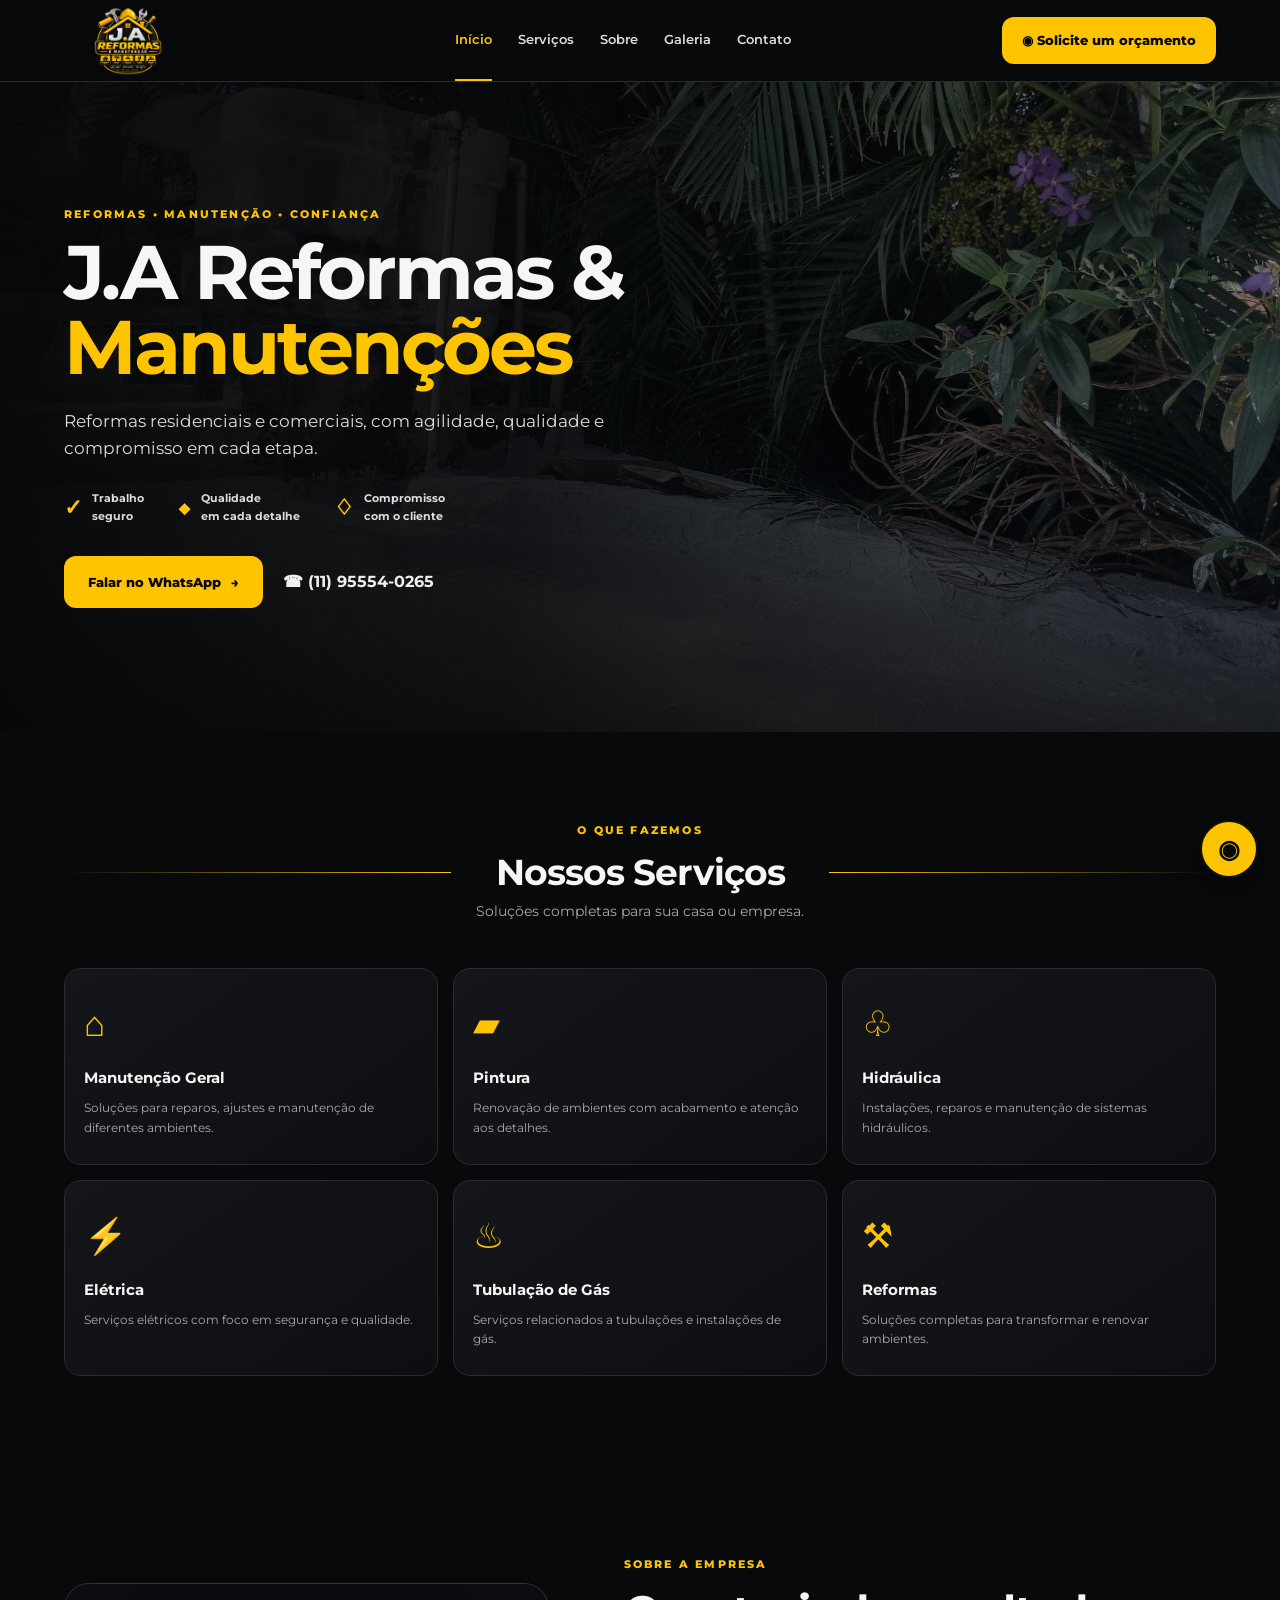
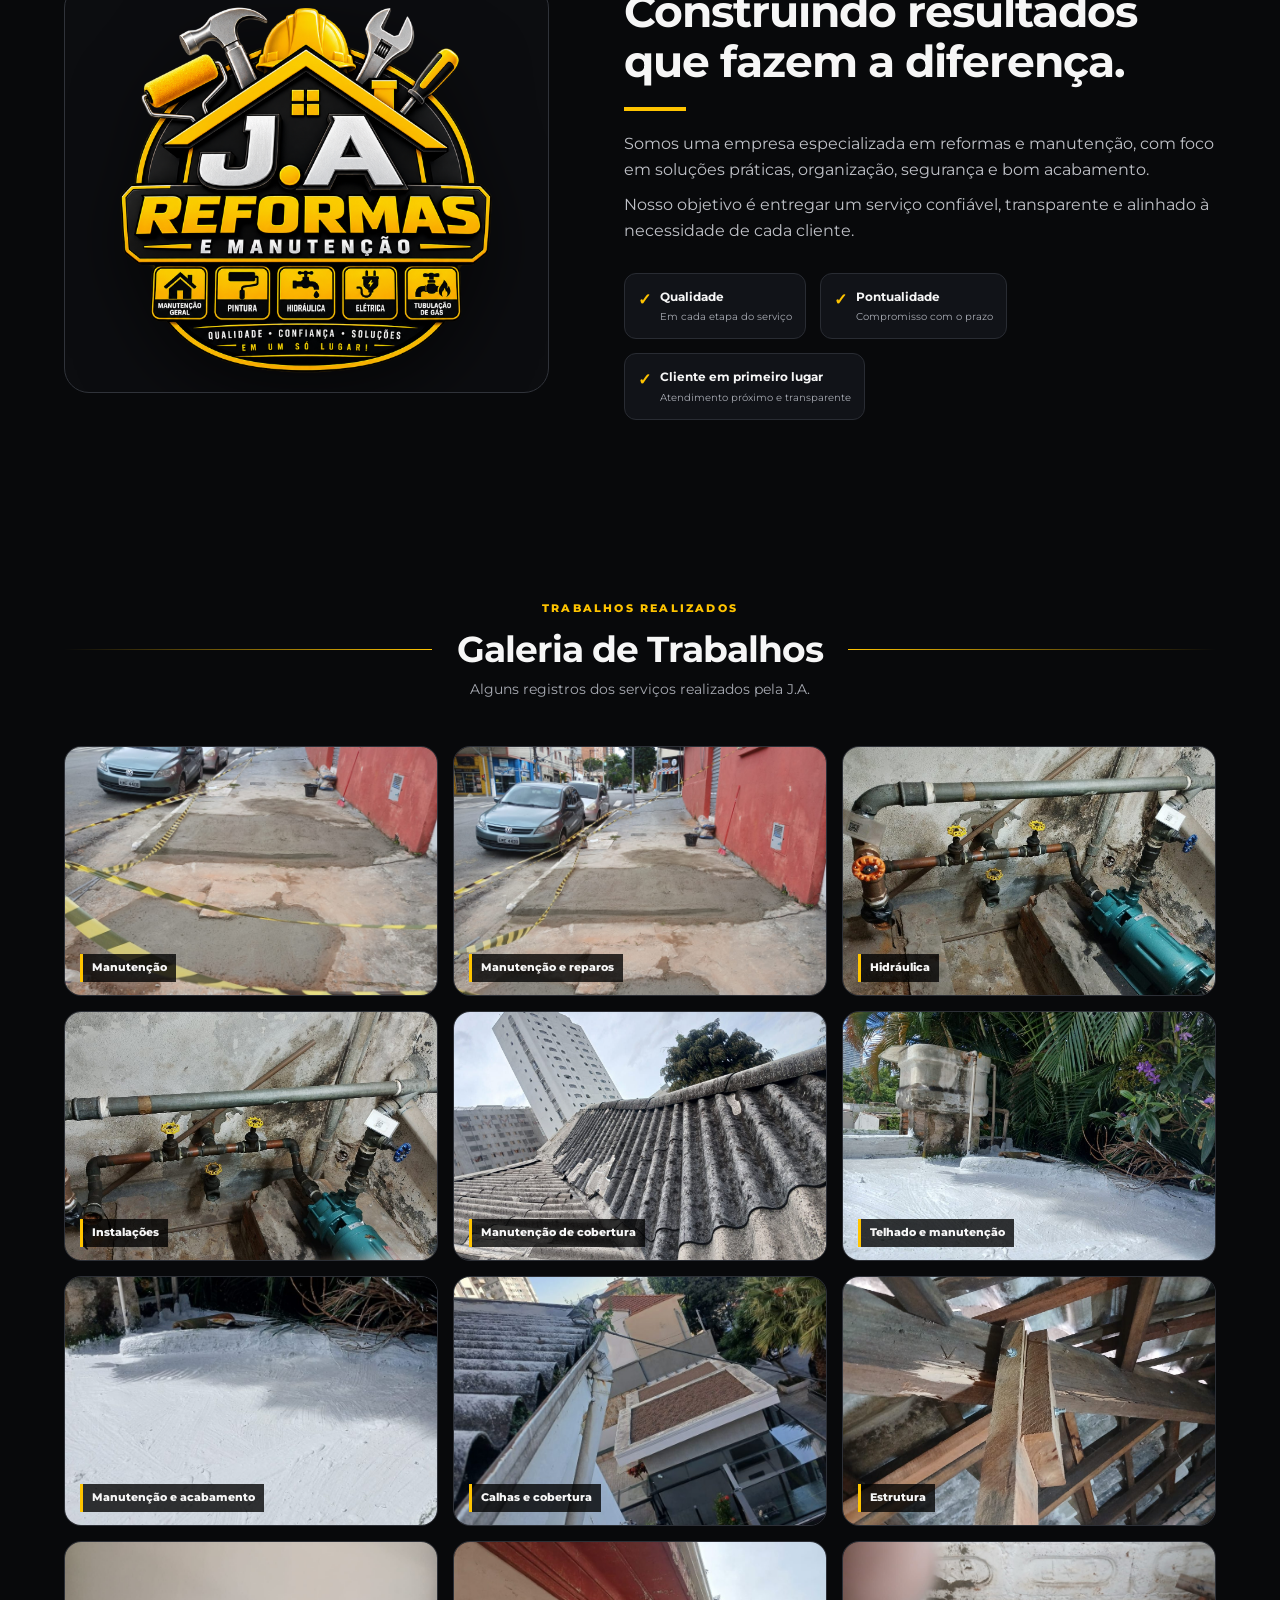
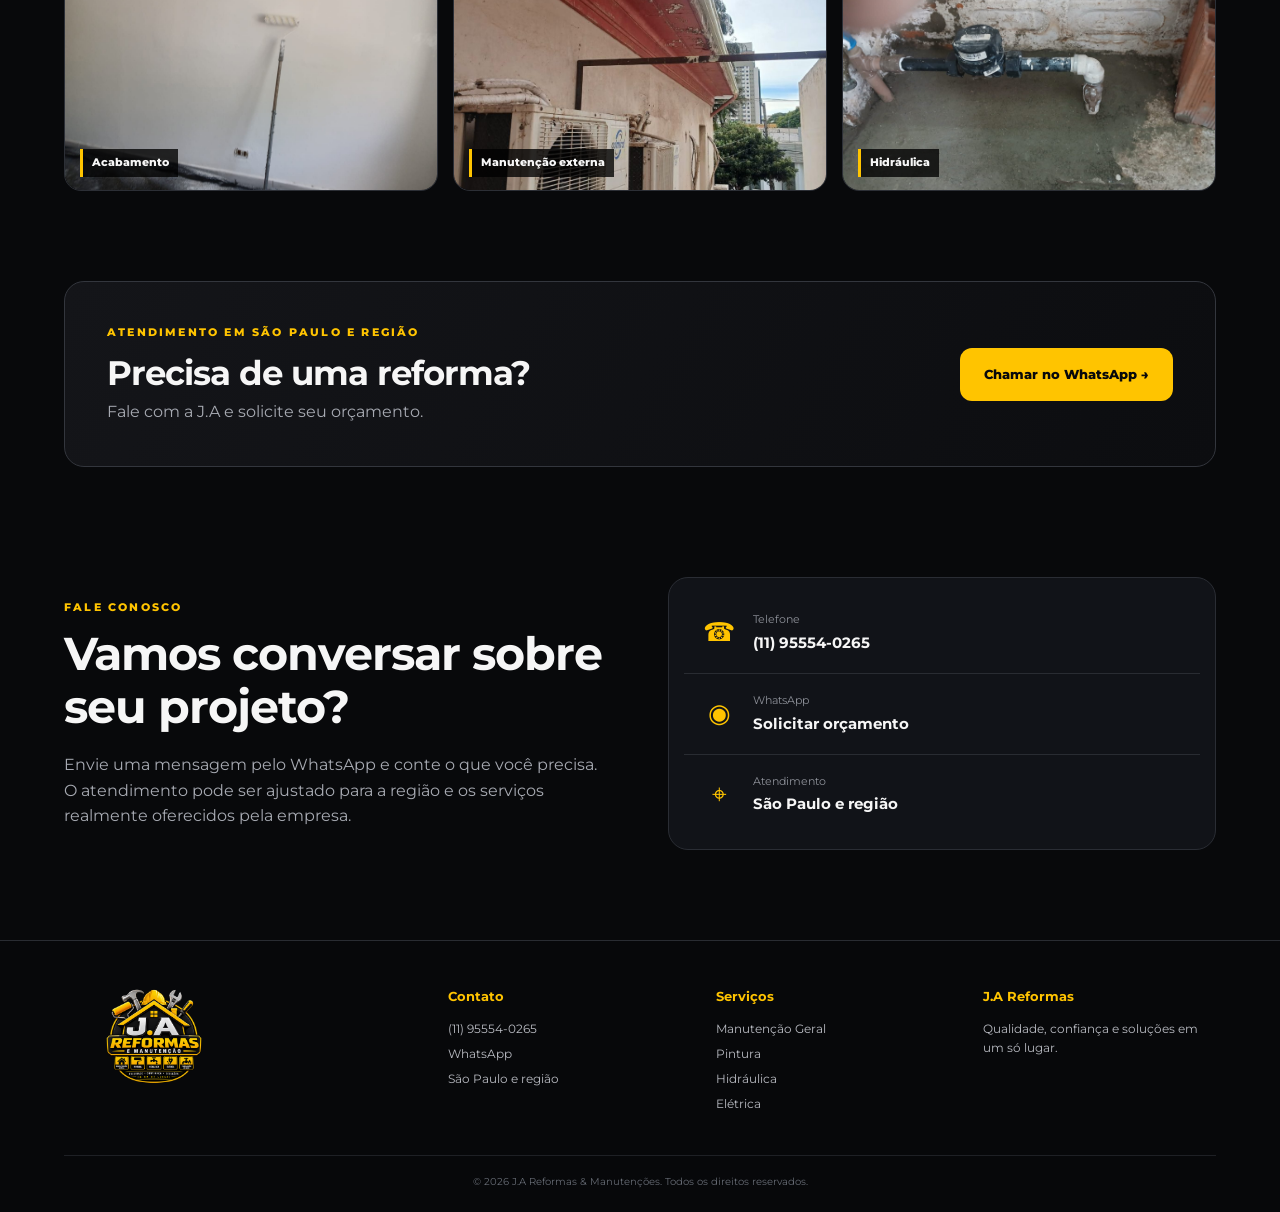
==== index.html @ b64345ac "Versao inicial do site JA Reformas" ====
<!DOCTYPE html>
<html lang="pt-BR">
<head>
  <meta charset="UTF-8">
  <meta name="viewport" content="width=device-width, initial-scale=1.0">
  <meta name="description" content="J.A Reformas & Manutenções — reformas e manutenção residencial e comercial em São Paulo e região. Manutenção geral, pintura, hidráulica, elétrica e tubulação de gás.">
  <meta name="keywords" content="reformas São Paulo, manutenção São Paulo, pintura, hidráulica, elétrica, tubulação de gás, manutenção geral">
  <meta name="theme-color" content="#08090b">
  <meta property="og:title" content="J.A Reformas & Manutenções">
  <meta property="og:description" content="Qualidade, confiança e soluções em um só lugar.">
  <meta property="og:type" content="website">
  <title>J.A Reformas & Manutenções | São Paulo</title>
  <link rel="icon" type="image/png" href="assets/logo-ja.png">
  <link rel="stylesheet" href="style.css">
  <script type="application/ld+json">
  {
    "@context":"https://schema.org",
    "@type":"HomeAndConstructionBusiness",
    "name":"J.A Reformas & Manutenções",
    "telephone":"+5511955540265",
    "areaServed":{"@type":"State","name":"São Paulo"},
    "description":"Reformas e manutenção residencial e comercial em São Paulo e região.",
    "url":"",
    "serviceType":["Manutenção Geral","Pintura","Hidráulica","Elétrica","Tubulação de Gás"]
  }
  </script>
</head>
<body>
<header class="header" id="topo">
  <a class="brand" href="#inicio" aria-label="J.A Reformas & Manutenções">
    <img src="assets/logo-ja.png" alt="J.A Reformas & Manutenções" class="brand-logo">
  </a>
  <button class="menu-toggle" id="menuToggle" aria-label="Abrir menu">☰</button>
  <nav class="nav" id="nav">
    <a class="active" href="#inicio">Início</a>
    <a href="#servicos">Serviços</a>
    <a href="#sobre">Sobre</a>
    <a href="#galeria">Galeria</a>
    <a href="#contato">Contato</a>
  </nav>
  <a class="btn btn-yellow header-btn" href="https://wa.me/5511955540265?text=Olá!%20Encontrei%20a%20J.A%20Reformas%20%26%20Manutenções%20pelo%20site%20e%20gostaria%20de%20solicitar%20um%20orçamento." target="_blank" rel="noopener">◉ Solicite um orçamento</a>
</header>

<main>
<section class="hero" id="inicio">
  <div class="hero-bg" style="background-image:url('assets/photos/foto-06.jpg')"></div>
  <div class="hero-overlay"></div>
  <div class="hero-content">
    <div class="eyebrow">REFORMAS • MANUTENÇÃO • CONFIANÇA</div>
    <h1>J.A Reformas &amp;<br><span>Manutenções</span></h1>
    <p class="hero-subtitle">Reformas residenciais e comerciais, com agilidade, qualidade e compromisso em cada etapa.</p>
    <div class="trust-row">
      <div class="trust"><b>✓</b><span>Trabalho<br>seguro</span></div>
      <div class="trust"><b>◆</b><span>Qualidade<br>em cada detalhe</span></div>
      <div class="trust"><b>♢</b><span>Compromisso<br>com o cliente</span></div>
    </div>
    <div class="hero-actions">
      <a class="btn btn-yellow btn-large" href="https://wa.me/5511955540265?text=Olá!%20Encontrei%20a%20J.A%20Reformas%20%26%20Manutenções%20pelo%20site%20e%20gostaria%20de%20solicitar%20um%20orçamento." target="_blank" rel="noopener">Falar no WhatsApp <span>→</span></a>
      <a class="phone" href="tel:+5511955540265">☎ (11) 95554-0265</a>
    </div>
  </div>
</section>

<section class="section" id="servicos">
  <div class="section-heading"><span class="line"></span><div><div class="eyebrow">O QUE FAZEMOS</div><h2>Nossos Serviços</h2><p>Soluções completas para sua casa ou empresa.</p></div><span class="line"></span></div>
  <div class="services-grid">
    <article class="service-card"><div class="service-icon">⌂</div><h3>Manutenção Geral</h3><p>Soluções para reparos, ajustes e manutenção de diferentes ambientes.</p></article>
    <article class="service-card"><div class="service-icon">▰</div><h3>Pintura</h3><p>Renovação de ambientes com acabamento e atenção aos detalhes.</p></article>
    <article class="service-card"><div class="service-icon">♧</div><h3>Hidráulica</h3><p>Instalações, reparos e manutenção de sistemas hidráulicos.</p></article>
    <article class="service-card"><div class="service-icon">⚡</div><h3>Elétrica</h3><p>Serviços elétricos com foco em segurança e qualidade.</p></article>
    <article class="service-card"><div class="service-icon">♨</div><h3>Tubulação de Gás</h3><p>Serviços relacionados a tubulações e instalações de gás.</p></article>
    <article class="service-card"><div class="service-icon">⚒</div><h3>Reformas</h3><p>Soluções completas para transformar e renovar ambientes.</p></article>
  </div>
</section>

<section class="section about" id="sobre">
  <div class="about-visual"><div class="visual-card"><img src="assets/logo-ja.png" alt="Logo J.A Reformas & Manutenções"></div></div>
  <div class="about-copy">
    <div class="eyebrow">SOBRE A EMPRESA</div>
    <h2>Construindo resultados que fazem a diferença.</h2><div class="yellow-line"></div>
    <p>Somos uma empresa especializada em reformas e manutenção, com foco em soluções práticas, organização, segurança e bom acabamento.</p>
    <p>Nosso objetivo é entregar um serviço confiável, transparente e alinhado à necessidade de cada cliente.</p>
    <div class="about-points">
      <div><b>✓</b><span><strong>Qualidade</strong><small>Em cada etapa do serviço</small></span></div>
      <div><b>✓</b><span><strong>Pontualidade</strong><small>Compromisso com o prazo</small></span></div>
      <div><b>✓</b><span><strong>Cliente em primeiro lugar</strong><small>Atendimento próximo e transparente</small></span></div>
    </div>
  </div>
</section>

<section class="section" id="galeria">
  <div class="section-heading"><span class="line"></span><div><div class="eyebrow">TRABALHOS REALIZADOS</div><h2>Galeria de Trabalhos</h2><p>Alguns registros dos serviços realizados pela J.A.</p></div><span class="line"></span></div>
  <div class="gallery-grid">
    <figure class="gallery-item"><img src="assets/photos/foto-01.jpg" alt="Serviço realizado pela J.A"><figcaption>Manutenção</figcaption></figure>
    <figure class="gallery-item"><img src="assets/photos/foto-02.jpg" alt="Serviço hidráulico realizado pela J.A"><figcaption>Manutenção e reparos</figcaption></figure>
    <figure class="gallery-item"><img src="assets/photos/foto-03.jpg" alt="Tubulação e manutenção realizada pela J.A"><figcaption>Hidráulica</figcaption></figure>
    <figure class="gallery-item"><img src="assets/photos/foto-04.jpg" alt="Serviço de tubulação realizado pela J.A"><figcaption>Instalações</figcaption></figure>
    <figure class="gallery-item"><img src="assets/photos/foto-05.jpg" alt="Manutenção de cobertura realizada pela J.A"><figcaption>Manutenção de cobertura</figcaption></figure>
    <figure class="gallery-item"><img src="assets/photos/foto-06.jpg" alt="Trabalho em telhado realizado pela J.A"><figcaption>Telhado e manutenção</figcaption></figure>
    <figure class="gallery-item"><img src="assets/photos/foto-07.jpg" alt="Serviço de impermeabilização realizado pela J.A"><figcaption>Manutenção e acabamento</figcaption></figure>
    <figure class="gallery-item"><img src="assets/photos/foto-08.jpg" alt="Manutenção de calha realizada pela J.A"><figcaption>Calhas e cobertura</figcaption></figure>
    <figure class="gallery-item"><img src="assets/photos/foto-09.jpg" alt="Estrutura de cobertura trabalhada pela J.A"><figcaption>Estrutura</figcaption></figure>
    <figure class="gallery-item"><img src="assets/photos/foto-10.jpg" alt="Acabamento realizado pela J.A"><figcaption>Acabamento</figcaption></figure>
    <figure class="gallery-item"><img src="assets/photos/foto-11.jpg" alt="Manutenção externa realizada pela J.A"><figcaption>Manutenção externa</figcaption></figure>
    <figure class="gallery-item"><img src="assets/photos/foto-12.jpg" alt="Serviço hidráulico realizado pela J.A"><figcaption>Hidráulica</figcaption></figure>
  </div>
</section>

<section class="section cta-section">
  <div><div class="eyebrow">ATENDIMENTO EM SÃO PAULO E REGIÃO</div><h2>Precisa de uma reforma?</h2><p>Fale com a J.A e solicite seu orçamento.</p></div>
  <a class="btn btn-yellow btn-large" href="https://wa.me/5511955540265?text=Olá!%20Encontrei%20a%20J.A%20Reformas%20%26%20Manutenções%20pelo%20site%20e%20gostaria%20de%20solicitar%20um%20orçamento." target="_blank" rel="noopener">Chamar no WhatsApp →</a>
</section>

<section class="section contact" id="contato">
  <div class="contact-copy"><div class="eyebrow">FALE CONOSCO</div><h2>Vamos conversar sobre seu projeto?</h2><p>Envie uma mensagem pelo WhatsApp e conte o que você precisa. O atendimento pode ser ajustado para a região e os serviços realmente oferecidos pela empresa.</p></div>
  <div class="contact-box">
    <a href="tel:+5511955540265"><span>☎</span><div><small>Telefone</small><strong>(11) 95554-0265</strong></div></a>
    <a href="https://wa.me/5511955540265" target="_blank" rel="noopener"><span>◉</span><div><small>WhatsApp</small><strong>Solicitar orçamento</strong></div></a>
    <div><span>⌖</span><div><small>Atendimento</small><strong>São Paulo e região</strong></div></div>
  </div>
</section>
</main>

<a class="floating-whatsapp" href="https://wa.me/5511955540265?text=Olá!%20Encontrei%20a%20J.A%20Reformas%20%26%20Manutenções%20pelo%20site%20e%20gostaria%20de%20solicitar%20um%20orçamento." target="_blank" rel="noopener" aria-label="Falar com a J.A pelo WhatsApp">◉</a>

<footer id="rodape">
  <div class="footer-brand"><img src="assets/logo-ja.png" alt="J.A Reformas & Manutenções" class="footer-logo"></div>
  <div class="footer-col"><h4>Contato</h4><a href="tel:+5511955540265">(11) 95554-0265</a><a href="https://wa.me/5511955540265" target="_blank" rel="noopener">WhatsApp</a><span>São Paulo e região</span></div>
  <div class="footer-col"><h4>Serviços</h4><a href="#servicos">Manutenção Geral</a><a href="#servicos">Pintura</a><a href="#servicos">Hidráulica</a><a href="#servicos">Elétrica</a></div>
  <div class="footer-col"><h4>J.A Reformas</h4><span>Qualidade, confiança e soluções em um só lugar.</span></div>
  <div class="copyright">© <span id="year"></span> J.A Reformas & Manutenções. Todos os direitos reservados.</div>
</footer>
<script src="script.js"></script>
</body>
</html>
---- style.css ----
@import url('https://fonts.googleapis.com/css2?family=Montserrat:wght@400;500;600;700;800&display=swap');
:root{--bg:#08090b;--surface:#111318;--text:#f6f6f6;--muted:#a7aab2;--yellow:#ffc400;--line:#282b32;--max:1180px}*{box-sizing:border-box;margin:0;padding:0}html{scroll-behavior:smooth}body{font-family:Montserrat,Arial,sans-serif;background:var(--bg);color:var(--text);line-height:1.6}a{color:inherit;text-decoration:none}.header{height:82px;position:sticky;top:0;z-index:50;background:rgba(8,9,11,.95);backdrop-filter:blur(16px);border-bottom:1px solid var(--line);display:flex;align-items:center;padding:0 5%;gap:28px}.brand{display:flex;align-items:center;min-width:180px}.brand-logo{width:128px;height:70px;object-fit:contain}.nav{display:flex;gap:26px;align-items:center;justify-content:center;flex:1}.nav a{font-size:13px;font-weight:600;color:#ddd;padding:29px 0;border-bottom:2px solid transparent}.nav a:hover,.nav a.active{color:var(--yellow);border-bottom-color:var(--yellow)}.btn{display:inline-flex;align-items:center;justify-content:center;gap:10px;border-radius:12px;padding:13px 20px;font-weight:800;font-size:13px;transition:.2s}.btn:hover{transform:translateY(-2px);filter:brightness(1.08)}.btn-yellow{background:var(--yellow);color:#08090b}.header-btn{white-space:nowrap}.menu-toggle{display:none;background:none;border:0;color:#fff;font-size:28px}.hero{min-height:650px;position:relative;display:flex;align-items:center;overflow:hidden}.hero-bg{position:absolute;inset:0;background-size:cover;background-position:center;filter:saturate(.75)}.hero-overlay{position:absolute;inset:0;background:linear-gradient(90deg,rgba(5,6,8,.98) 0%,rgba(5,6,8,.88) 40%,rgba(5,6,8,.38) 100%),linear-gradient(0deg,rgba(5,6,8,.7),transparent 50%)}.hero-content{width:min(var(--max),90%);margin:auto;position:relative;z-index:2;padding:85px 0}.eyebrow{font-size:11px;letter-spacing:2.2px;color:var(--yellow);font-weight:800;margin-bottom:12px}.hero h1{font-size:clamp(46px,6vw,76px);line-height:.98;letter-spacing:-3px;max-width:720px}.hero h1 span{color:var(--yellow)}.hero-subtitle{font-size:17px;color:#ddd;max-width:610px;margin:24px 0}.trust-row{display:flex;gap:34px;margin:28px 0}.trust{display:flex;align-items:center;gap:10px;color:#ddd;font-size:11px;font-weight:700}.trust b{color:var(--yellow);font-size:22px}.hero-actions{display:flex;align-items:center;gap:20px;margin-top:30px}.btn-large{padding:16px 24px}.phone{font-weight:700;color:#eee}.section{width:min(var(--max),90%);margin:auto;padding:90px 0}.section-heading{display:grid;grid-template-columns:1fr auto 1fr;align-items:center;gap:25px;text-align:center;margin-bottom:46px}.section-heading .line{height:1px;background:linear-gradient(90deg,transparent,var(--yellow))}.section-heading .line:last-child{background:linear-gradient(90deg,var(--yellow),transparent)}h2{font-size:36px;line-height:1.15;letter-spacing:-1px}.section-heading p{color:var(--muted);font-size:14px;margin-top:7px}.services-grid{display:grid;grid-template-columns:repeat(3,1fr);gap:15px}.service-card{background:linear-gradient(145deg,#14161b,#0d0e11);border:1px solid #292c33;border-radius:17px;padding:27px 19px;min-height:185px;transition:.25s}.service-card:hover{border-color:var(--yellow);transform:translateY(-5px)}.service-icon{color:var(--yellow);font-size:35px;margin-bottom:14px}.service-card h3{font-size:15px;margin-bottom:8px}.service-card p{font-size:12px;color:var(--muted)}.about{display:grid;grid-template-columns:.9fr 1.1fr;gap:75px;align-items:center}.visual-card{min-height:410px;border-radius:25px;border:1px solid #30333a;background:radial-gradient(circle at 50% 45%,rgba(255,196,0,.13),transparent 38%),#0c0d10;display:flex;align-items:center;justify-content:center;overflow:hidden}.visual-card img{width:92%;max-height:390px;object-fit:contain;filter:drop-shadow(0 25px 35px rgba(0,0,0,.55))}.about-copy h2{font-size:44px;max-width:650px}.yellow-line{width:62px;height:4px;background:var(--yellow);margin:20px 0}.about-copy p{color:#c0c2c8;margin:10px 0;max-width:650px}.about-points{display:flex;gap:14px;margin-top:30px;flex-wrap:wrap}.about-points>div{display:flex;gap:9px;align-items:flex-start;background:var(--surface);border:1px solid #292c33;border-radius:12px;padding:13px}.about-points b{color:var(--yellow)}.about-points strong,.about-points small{display:block}.about-points strong{font-size:12px}.about-points small{font-size:10px;color:var(--muted);margin-top:3px}.gallery-grid{display:grid;grid-template-columns:repeat(3,1fr);gap:15px}.gallery-item{height:250px;border-radius:17px;border:1px solid #2c2f36;position:relative;overflow:hidden;background:#111}.gallery-item img{width:100%;height:100%;object-fit:cover;display:block;transition:transform .35s}.gallery-item:hover img{transform:scale(1.06)}.gallery-item figcaption{position:absolute;left:15px;bottom:13px;background:rgba(0,0,0,.78);border-left:3px solid var(--yellow);padding:5px 9px;font-size:11px;font-weight:800}.cta-section{max-width:var(--max);border:1px solid #33363d;border-radius:20px;background:linear-gradient(120deg,#141519,#0c0d10);display:flex;align-items:center;justify-content:space-between;gap:30px;padding:42px;margin-bottom:20px}.cta-section h2{font-size:34px}.cta-section p{color:var(--muted);margin-top:6px}.contact{display:grid;grid-template-columns:1fr 1fr;gap:55px;align-items:center}.contact-copy h2{font-size:46px}.contact-copy p{color:var(--muted);max-width:600px;margin-top:18px}.contact-box{background:var(--surface);border:1px solid #2a2d34;border-radius:20px;padding:15px}.contact-box>a,.contact-box>div{display:flex;align-items:center;gap:16px;padding:18px;border-bottom:1px solid #292c32}.contact-box>*:last-child{border-bottom:0}.contact-box>*>span{color:var(--yellow);font-size:26px;width:35px;text-align:center}.contact-box small,.contact-box strong{display:block}.contact-box small{color:#8d9098;font-size:11px}.contact-box strong{font-size:15px;margin-top:2px}.floating-whatsapp{position:fixed;right:22px;bottom:22px;z-index:60;width:58px;height:58px;border-radius:50%;display:flex;align-items:center;justify-content:center;background:var(--yellow);color:#08090b;font-size:25px;font-weight:900;box-shadow:0 12px 30px rgba(0,0,0,.45);border:2px solid #111}.floating-whatsapp:hover{transform:scale(1.06)}footer{border-top:1px solid #292c32;background:#07080a;padding:45px 5% 22px;display:grid;grid-template-columns:1.5fr 1fr 1fr 1fr;gap:35px}.footer-logo{width:180px;height:100px;object-fit:contain}.footer-col h4{font-size:13px;margin-bottom:12px;color:var(--yellow)}.footer-col a,.footer-col span{display:block;color:#b8bac1;font-size:12px;margin:6px 0}.copyright{grid-column:1/-1;border-top:1px solid #1e2025;padding-top:18px;text-align:center;color:#666b74;font-size:10px}@media(max-width:1000px){.header{gap:14px}.nav{gap:14px}.nav a{font-size:11px}.services-grid{grid-template-columns:repeat(2,1fr)}.about{grid-template-columns:1fr;gap:40px}.visual-card{min-height:330px}.contact{grid-template-columns:1fr;gap:35px}}@media(max-width:760px){.header{height:68px}.brand-logo{width:108px;height:60px}.menu-toggle{display:block;margin-left:auto}.header-btn{display:none}.nav{position:absolute;top:68px;left:0;right:0;display:none;flex-direction:column;align-items:stretch;background:#0a0b0d;border-bottom:1px solid var(--line);padding:10px 5%}.nav.open{display:flex}.nav a{padding:12px 0;border-bottom:0}.hero{min-height:690px}.hero-content{padding:70px 0}.hero h1{font-size:48px;letter-spacing:-2px}.trust-row{gap:15px;flex-wrap:wrap}.trust{font-size:9px}.trust b{font-size:18px}.hero-actions{align-items:flex-start;flex-direction:column}.section{padding:65px 0}.section-heading{grid-template-columns:1fr}.section-heading .line{display:none}h2,.about-copy h2,.contact-copy h2{font-size:32px}.services-grid{grid-template-columns:1fr 1fr;gap:10px}.service-card{min-height:165px;padding:20px 14px}.gallery-grid{grid-template-columns:1fr 1fr}.gallery-item{height:180px}.cta-section{flex-direction:column;align-items:flex-start}.cta-section h2{font-size:30px}footer{grid-template-columns:1fr 1fr}.footer-logo{width:150px}.copyright{grid-column:1/-1}}@media(max-width:450px){.services-grid,.gallery-grid{grid-template-columns:1fr}.gallery-item{height:210px}footer{grid-template-columns:1fr}.copyright{grid-column:auto}.hero h1{font-size:42px}}
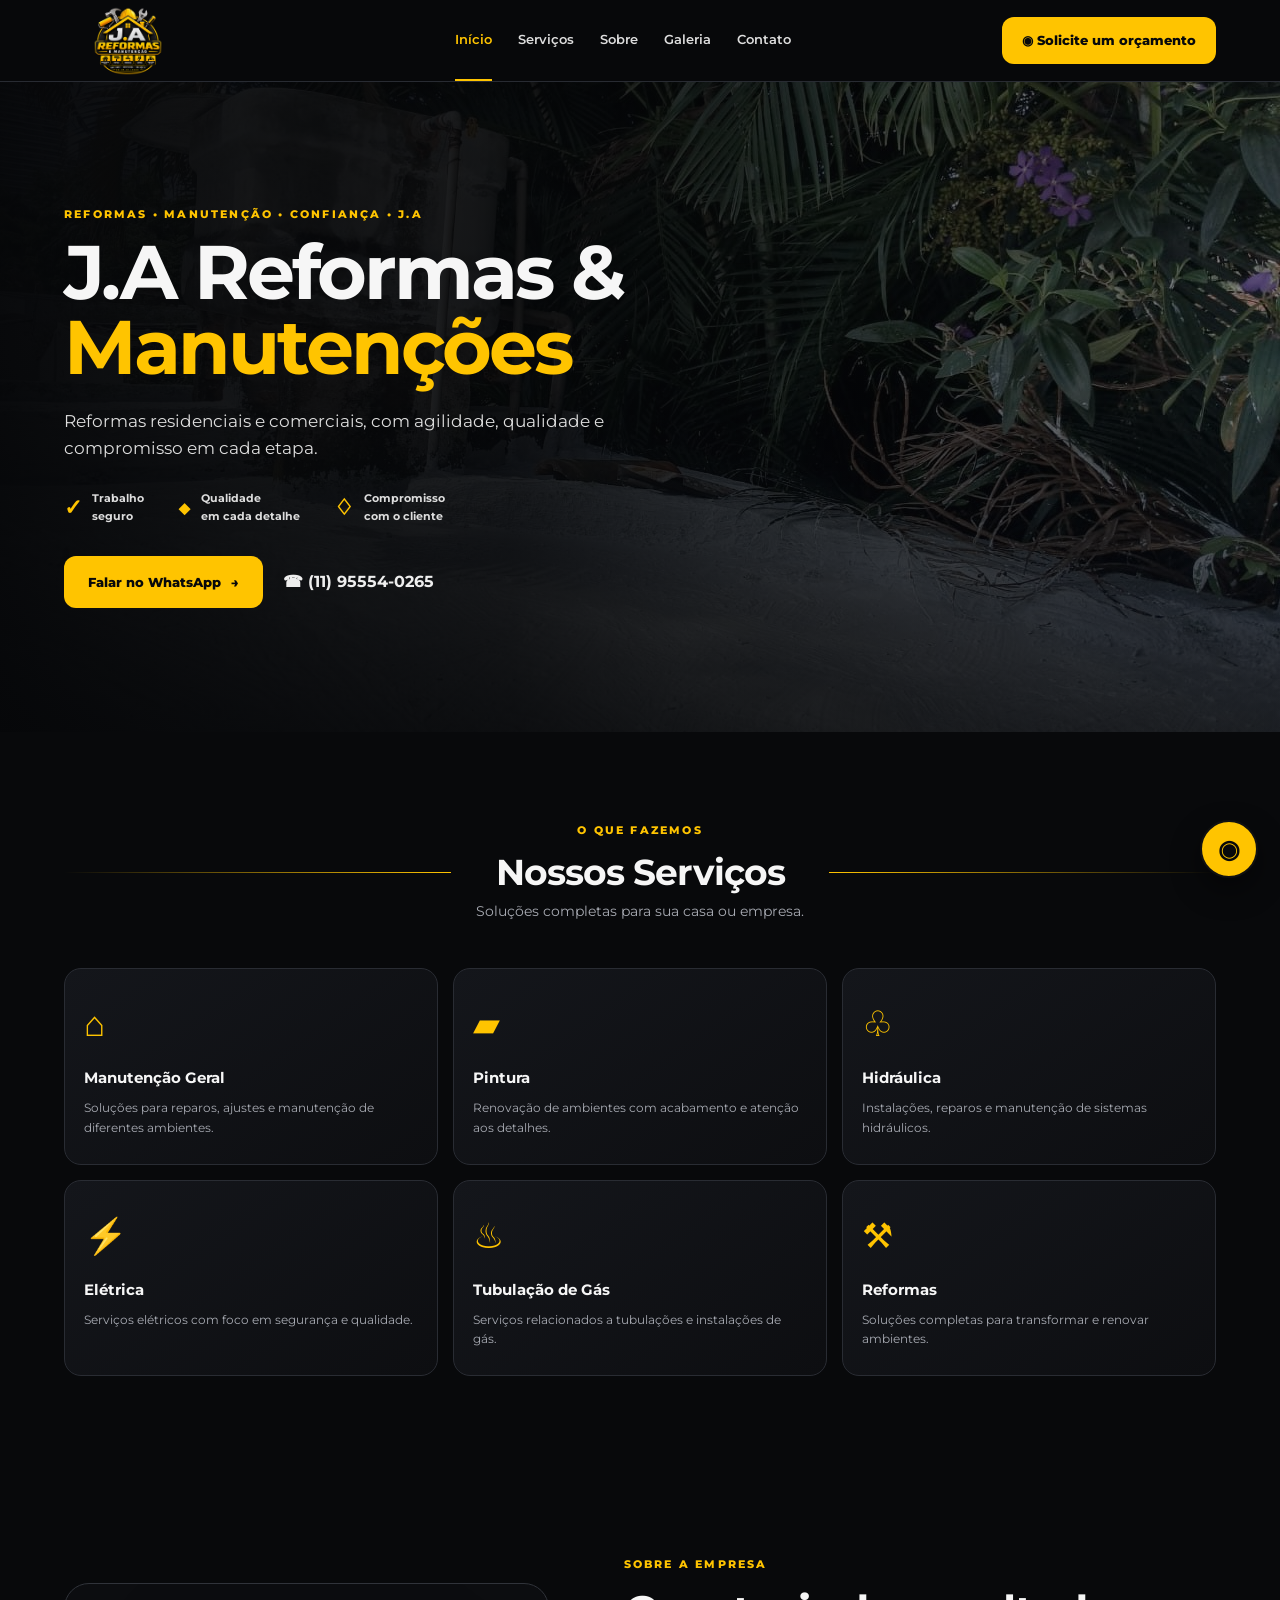
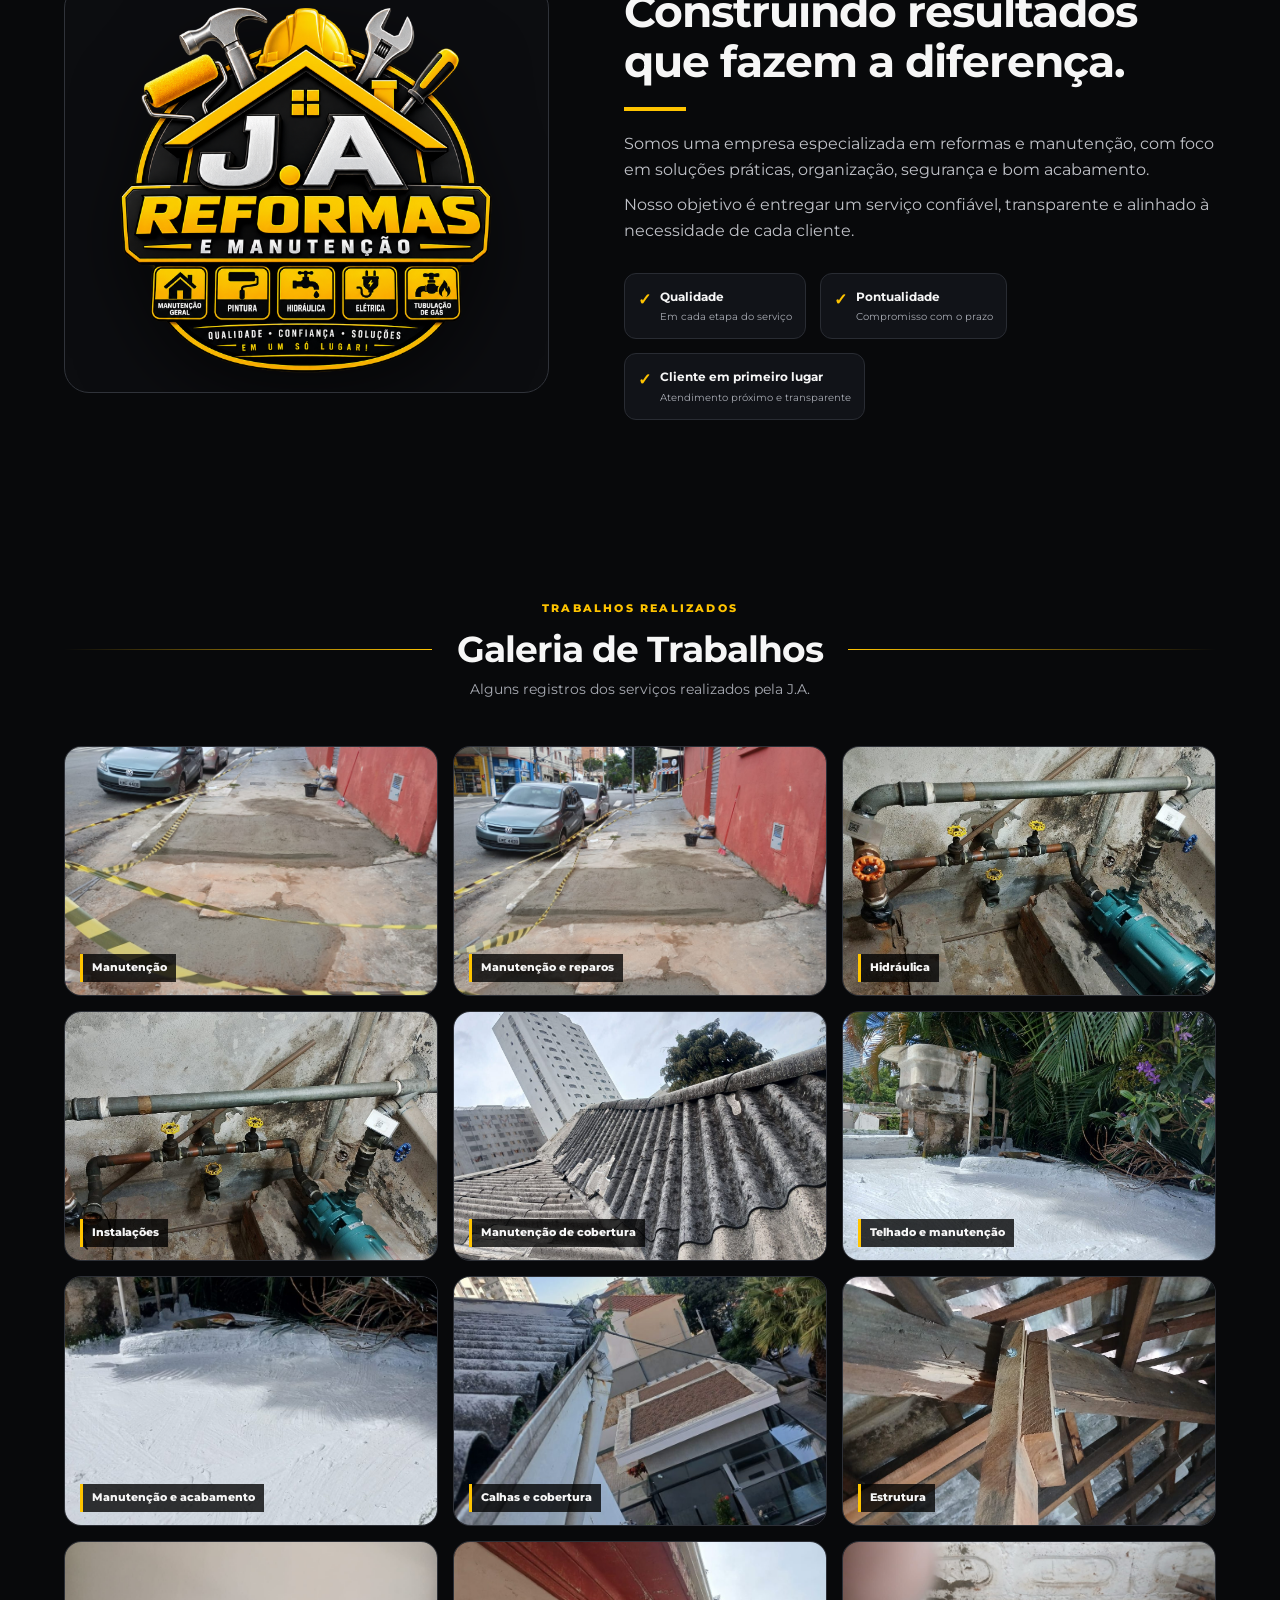
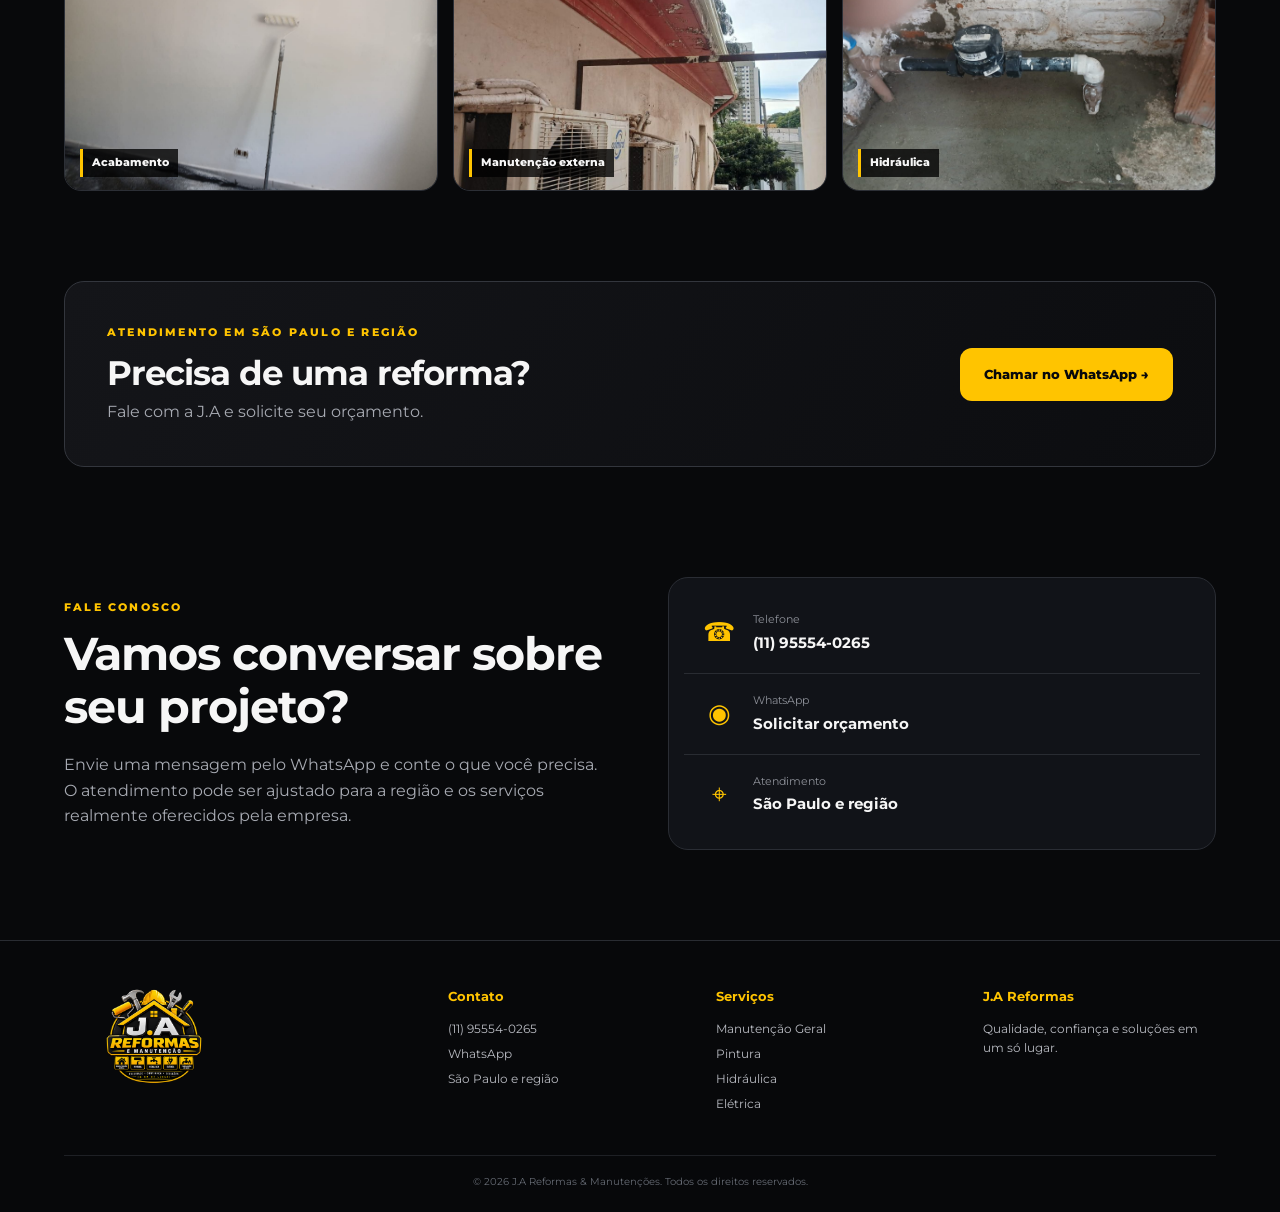
==== commit 59a8248e: "Teste de atualizacao do site" ====
--- a/index.html
+++ b/index.html
@@ -46,7 +46,7 @@
   <div class="hero-bg" style="background-image:url('assets/photos/foto-06.jpg')"></div>
   <div class="hero-overlay"></div>
   <div class="hero-content">
-    <div class="eyebrow">REFORMAS • MANUTENÇÃO • CONFIANÇA</div>
+    <div class="eyebrow">REFORMAS • MANUTENÇÃO • CONFIANÇA • J.A</div>
     <h1>J.A Reformas &amp;<br><span>Manutenções</span></h1>
     <p class="hero-subtitle">Reformas residenciais e comerciais, com agilidade, qualidade e compromisso em cada etapa.</p>
     <div class="trust-row">
